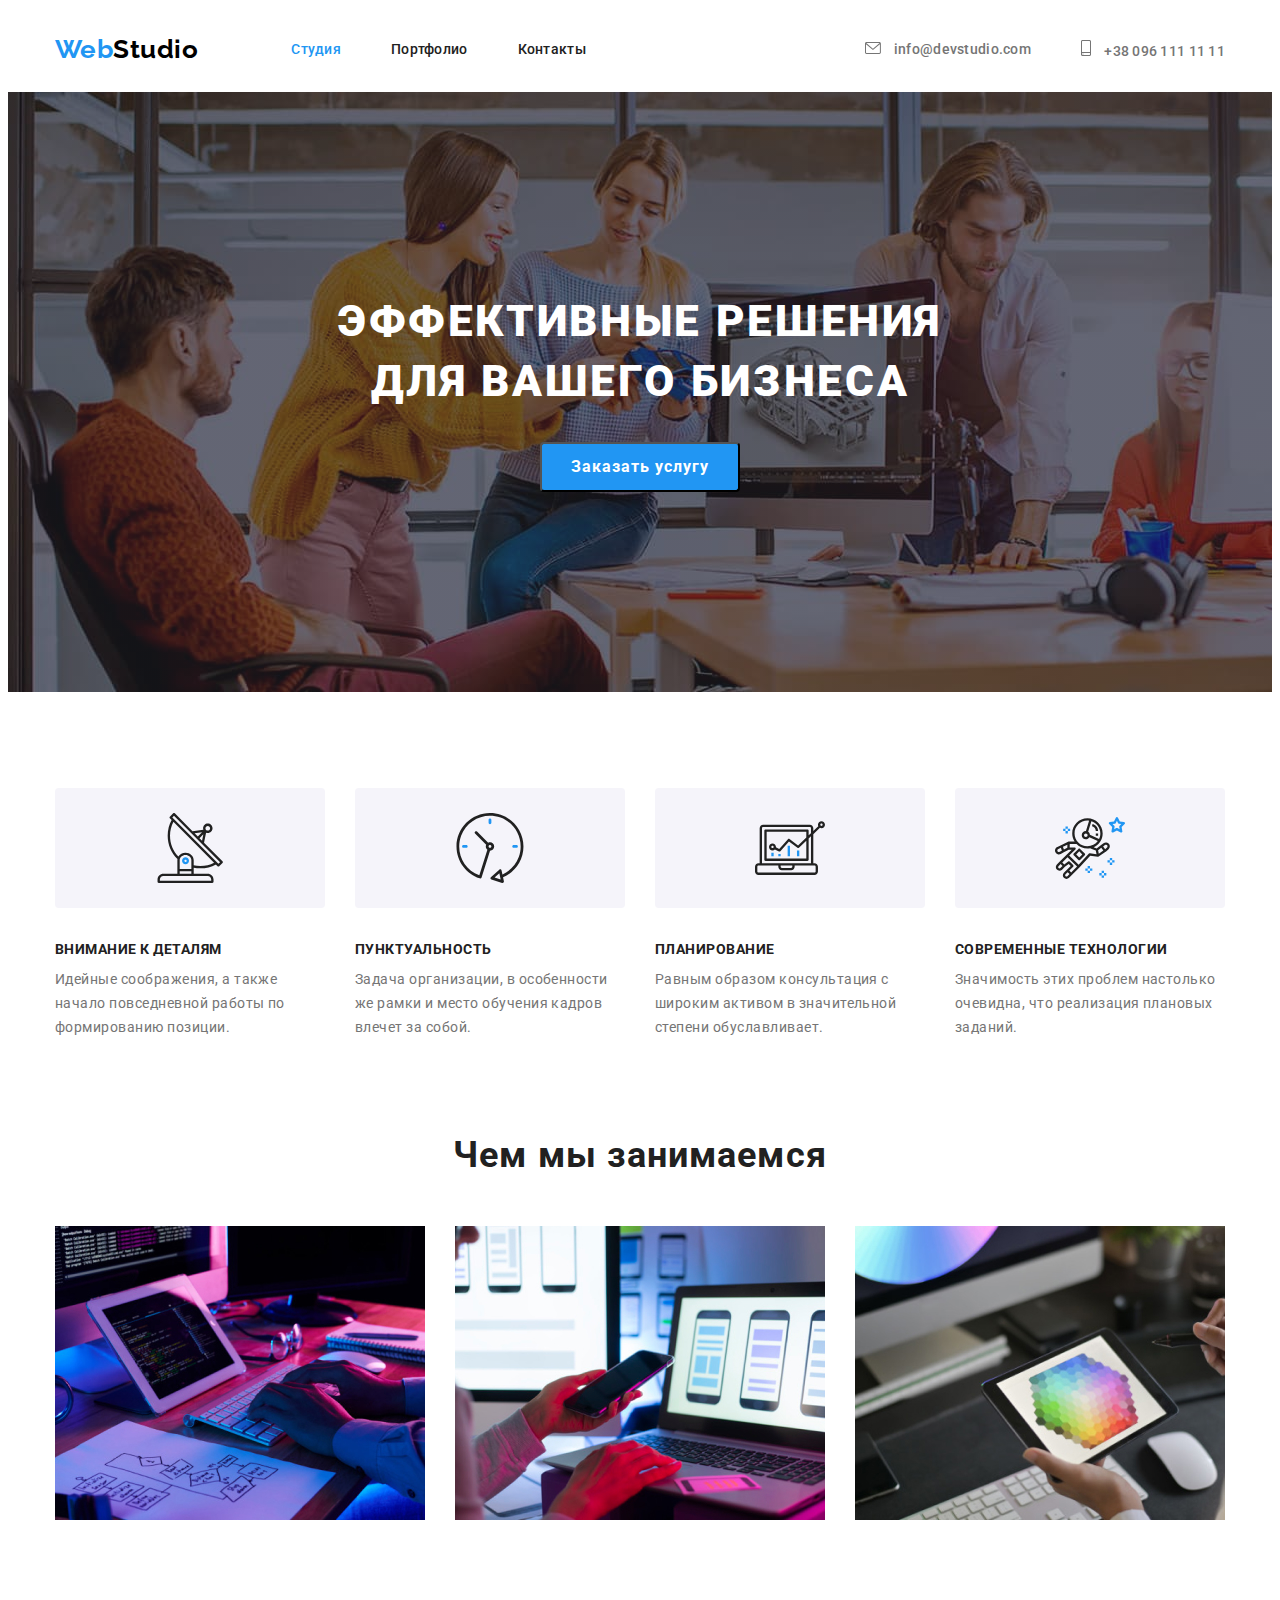
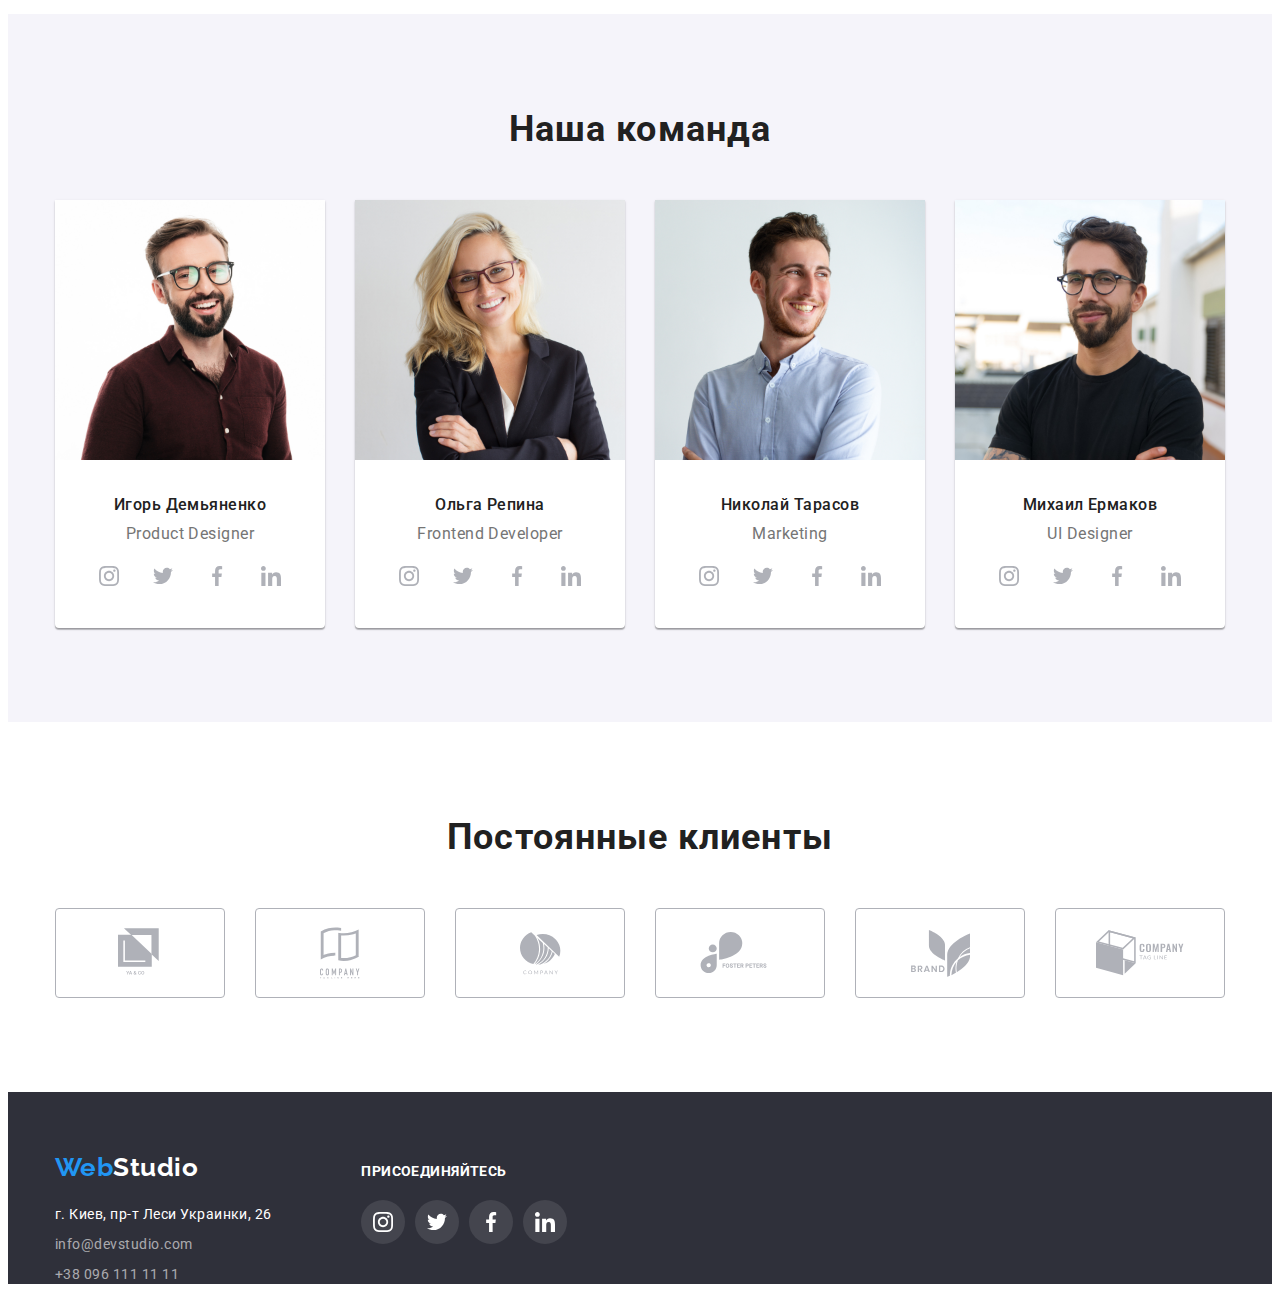
==== index.html @ f6c810f6 "Создает репозиторий" ====
<!DOCTYPE html>
<html lang="ru">
  <head>
    <meta charset="UTF-8" />
    <meta name="viewport" content="width=device-width, initial-scale=1.0" />
    <title>Главная</title>
    <link
      rel="stylesheet"
      href="https://cdnjs.cloudflare.com/ajax/libs/modern-normalize/1.0.0/modern-normalize.css"
      integrity="sha512-Zx6MlUMKSVJoQ+83OwhdILe8cSEsCzfqThJd7J/VA2UrK6Ctj85p+xzqfyuNXE5B1k25uUdmJ2OzItbBy9GHAQ=="
      crossorigin="anonymous"
    />
    <link rel="preconnect" href="https://fonts.gstatic.com" />
    <link
      href="https://fonts.googleapis.com/css2?family=Raleway:wght@700&family=Roboto:wght@400;500;700;900&display=swap"
      rel="stylesheet"
    />
    <link rel="stylesheet" href="./css/styles.css" />
  </head>
  <body>
    <!-- шапка с навигацией -->

    <header class="header">
      <div class="container header-style">
        <nav class="nav-flex">
          <a href="./index.html" class="logo"
            >Web<span class="h-studio">Studio</span></a
          >
          <ul class="site-nav">
            <li class="item">
              <a href="./index.html" class="header-link current">Студия</a>
            </li>
            <li class="item">
              <a href="./portfolio.html" class="header-link">Портфолио</a>
            </li>
            <li class="item"><a href="#" class="header-link">Контакты</a></li>
          </ul>
        </nav>

        <ul class="container-contacts">
          <li class="item">
            <a
              href="mailto:info@devstudio.com"
              class="header-link contact-me mail"
            >
              <svg class="header-icon" width="16" height="12">
                <use href="./images/icons/symbol-defs.svg#mail"></use>
              </svg>
              info@devstudio.com</a
            >
          </li>
          <li class="item">
            <a href="tel:+380961111111" class="header-link contact-me tel">
              <svg class="header-icon" width="10" height="16">
                <use href="./images/icons/symbol-defs.svg#smartphone"></use>
              </svg>
              +38 096 111 11 11</a
            >
          </li>
        </ul>
      </div>
    </header>

    <main>
      <!--раздел-герой-->
      <section class="hero">
        <div class="hero-bg-img">
          <div class="container">
            <h1 class="hero-title">Эффективные решения для вашего бизнеса</h1>
            <button type="button" class="button">Заказать услугу</button>
          </div>
        </div>
      </section>

      <!--особенности-->
      <section class="section section-features">
        <div class="container">
          <h2 class="section-title visually-hidden">Особенности</h2>
          <ul class="features-list">
            <li class="item antena">
              <h3 class="title">Внимание к деталям</h3>
              <p class="text">
                Идейные соображения, а также начало повседневной работы по
                формированию позиции.
              </p>
            </li>
            <li class="item clock">
              <h3 class="title">Пунктуальность</h3>
              <p class="text">
                Задача организации, в особенности же рамки и место обучения
                кадров влечет за собой.
              </p>
            </li>
            <li class="item diagram">
              <h3 class="title">Планирование</h3>
              <p class="text">
                Равным образом консультация с широким активом в значительной
                степени обуславливает.
              </p>
            </li>
            <li class="item astronaut">
              <h3 class="title">Современные технологии</h3>
              <p class="text">
                Значимость этих проблем настолько очевидна, что реализация
                плановых заданий.
              </p>
            </li>
          </ul>
        </div>
      </section>

      <!--чем-мы-занимаемся-->
      <section class="section work-description">
        <div class="container">
          <h2 class="section-title what-we-do">Чем мы занимаемся</h2>
          <ul class="description-list">
            <li class="item">
              <img
                src="./images/what-we-do/box_1.jpg"
                alt="програмист работает за рабочим столом, крупный план"
                width="370"
              />
            </li>
            <li class="item">
              <img
                src="./images/what-we-do/box_2.jpg"
                alt="веб дизайнер разрабатывает интерфейс программы для мобильного приложения"
                width="370"
              />
            </li>
            <li class="item">
              <img
                src="./images/what-we-do/box_3.jpg"
                alt="веб дизайнер выбирает цвет на графическом планшете"
                width="370"
              />
            </li>
          </ul>
        </div>
      </section>

      <!--наша-команда-->
      <section class="our-team">
        <div class="container">
          <h2 class="section-title team">Наша команда</h2>
          <ul class="ot-list">
            <li class="item">
              <img
                src="./images/our-team/Игорь_Демьяненко.jpg"
                alt="белый улыбающийся мужчина в очках, брюнет тридцати лет с бородой"
                width="270"
              />
              <h3 class="title">Игорь Демьяненко</h3>
              <p class="position">Product Designer</p>
              <ul class="social-list">
                <li class="list">
                  <a
                    class="icon-link"
                    aria-label="instagram"
                    href="https://www.instagram.com/sviatoslav.vakarchuk/?hl=uk"
                  >
                    <svg class="social-icon" width="20" height="20">
                      <use
                        href="./images/icons/symbol-defs.svg#instagram"
                      ></use>
                    </svg>
                  </a>
                </li>
                <li class="list">
                  <a
                    class="icon-link"
                    aria-label="twitter"
                    href="https://twitter.com/s_vakarchuk?ref_src=twsrc%5Egoogle%7Ctwcamp%5Eserp%7Ctwgr%5Eauthor"
                  >
                    <svg class="social-icon" width="20" height="20">
                      <use href="./images/icons/symbol-defs.svg#twitter"></use>
                    </svg>
                  </a>
                </li>
                <li class="list">
                  <a
                    class="icon-link"
                    aria-label="facebook"
                    href="https://www.facebook.com/sviatoslav.vakarchuk/"
                  >
                    <svg class="social-icon" width="20" height="20">
                      <use href="./images/icons/symbol-defs.svg#facebook"></use>
                    </svg>
                  </a>
                </li>
                <li class="list">
                  <a
                    class="icon-link"
                    aria-label="linkedin"
                    href="https://ua.linkedin.com/"
                  >
                    <svg class="social-icon" width="20" height="20">
                      <use href="./images/icons/symbol-defs.svg#linkedin"></use>
                    </svg>
                  </a>
                </li>
              </ul>
            </li>
            <li class="item">
              <img
                src="./images/our-team/Ольга_Репина.jpg"
                alt="белая улыбающаяся женщина в очках, блондинка тридцати лет"
                width="270"
              />
              <h3 class="title">Ольга Репина</h3>
              <p class="position">Frontend Developer</p>
              <ul class="social-list">
                <li class="list">
                  <a
                    class="icon-link"
                    aria-label="instagram"
                    href="https://www.instagram.com/sviatoslav.vakarchuk/?hl=uk"
                  >
                    <svg class="social-icon" width="20" height="20">
                      <use
                        href="./images/icons/symbol-defs.svg#instagram"
                      ></use>
                    </svg>
                  </a>
                </li>
                <li class="list">
                  <a
                    class="icon-link"
                    aria-label="twitter"
                    href="https://twitter.com/s_vakarchuk?ref_src=twsrc%5Egoogle%7Ctwcamp%5Eserp%7Ctwgr%5Eauthor"
                  >
                    <svg class="social-icon" width="20" height="20">
                      <use href="./images/icons/symbol-defs.svg#twitter"></use>
                    </svg>
                  </a>
                </li>
                <li class="list">
                  <a
                    class="icon-link"
                    aria-label="facebook"
                    href="https://www.facebook.com/sviatoslav.vakarchuk/"
                  >
                    <svg class="social-icon" width="20" height="20">
                      <use href="./images/icons/symbol-defs.svg#facebook"></use>
                    </svg>
                  </a>
                </li>
                <li class="list">
                  <a
                    class="icon-link"
                    aria-label="linkedin"
                    href="https://ua.linkedin.com/"
                  >
                    <svg class="social-icon" width="20" height="20">
                      <use href="./images/icons/symbol-defs.svg#linkedin"></use>
                    </svg>
                  </a>
                </li>
              </ul>
            </li>
            <li class="item">
              <img
                src="./images/our-team/Николай_Тарасов.jpg"
                alt="белый улыбающийся мужчинах, брюнет тридцати лет с бородой"
                width="270"
              />
              <h3 class="title">Николай Тарасов</h3>
              <p class="position">Marketing</p>
              <ul class="social-list">
                <li class="list">
                  <a
                    class="icon-link"
                    aria-label="instagram"
                    href="https://www.instagram.com/sviatoslav.vakarchuk/?hl=uk"
                  >
                    <svg class="social-icon" width="20" height="20">
                      <use
                        href="./images/icons/symbol-defs.svg#instagram"
                      ></use>
                    </svg>
                  </a>
                </li>
                <li class="list">
                  <a
                    class="icon-link"
                    aria-label="twitter"
                    href="https://twitter.com/s_vakarchuk?ref_src=twsrc%5Egoogle%7Ctwcamp%5Eserp%7Ctwgr%5Eauthor"
                  >
                    <svg class="social-icon" width="20" height="20">
                      <use href="./images/icons/symbol-defs.svg#twitter"></use>
                    </svg>
                  </a>
                </li>
                <li class="list">
                  <a
                    class="icon-link"
                    aria-label="facebook"
                    href="https://www.facebook.com/sviatoslav.vakarchuk/"
                  >
                    <svg class="social-icon" width="20" height="20">
                      <use href="./images/icons/symbol-defs.svg#facebook"></use>
                    </svg>
                  </a>
                </li>
                <li class="list">
                  <a
                    class="icon-link"
                    aria-label="linkedin"
                    href="https://ua.linkedin.com/"
                  >
                    <svg class="social-icon" width="20" height="20">
                      <use href="./images/icons/symbol-defs.svg#linkedin"></use>
                    </svg>
                  </a>
                </li>
              </ul>
            </li>
            <li class="item">
              <img
                src="./images/our-team/Михаил_Ермаков.jpg"
                alt="белый мужчина в очках, брюнет тридцати лет с бородой"
                width="270"
              />
              <h3 class="title">Михаил Ермаков</h3>
              <p class="position">UI Designer</p>
              <ul class="social-list">
                <li class="list">
                  <a
                    class="icon-link"
                    aria-label="instagram"
                    href="https://www.instagram.com/sviatoslav.vakarchuk/?hl=uk"
                  >
                    <svg class="social-icon" width="20" height="20">
                      <use
                        href="./images/icons/symbol-defs.svg#instagram"
                      ></use>
                    </svg>
                  </a>
                </li>
                <li class="list">
                  <a
                    class="icon-link"
                    aria-label="twitter"
                    href="https://twitter.com/s_vakarchuk?ref_src=twsrc%5Egoogle%7Ctwcamp%5Eserp%7Ctwgr%5Eauthor"
                  >
                    <svg class="social-icon" width="20" height="20">
                      <use href="./images/icons/symbol-defs.svg#twitter"></use>
                    </svg>
                  </a>
                </li>
                <li class="list">
                  <a
                    class="icon-link"
                    aria-label="facebook"
                    href="https://www.facebook.com/sviatoslav.vakarchuk/"
                  >
                    <svg class="social-icon" width="20" height="20">
                      <use href="./images/icons/symbol-defs.svg#facebook"></use>
                    </svg>
                  </a>
                </li>
                <li class="list">
                  <a
                    class="icon-link"
                    aria-label="linkedin"
                    href="https://ua.linkedin.com/"
                  >
                    <svg class="social-icon" width="20" height="20">
                      <use href="./images/icons/symbol-defs.svg#linkedin"></use>
                    </svg>
                  </a>
                </li>
              </ul>
            </li>
          </ul>
        </div>
      </section>

      <!-- постоянные клиенты -->
      <section class="section">
        <div class="container-clients container">
          <h2 class="section-title">Постоянные клиенты</h2>
          <ul class="list-clients">
            <li class="item-client">
              <a class="link-client" href="/">
                <svg class="icon-client" width="45" height="50">
                  <use href="./images/icons/symbol-defs.svg#logo1"></use>
                </svg>
              </a>
            </li>
            <li class="item-client">
              <a class="link-client" href="/">
                <svg class="icon-client" width="40" height="52">
                  <use href="./images/icons/symbol-defs.svg#logo2"></use>
                </svg>
              </a>
            </li>
            <li class="item-client">
              <a class="link-client" href="/">
                <svg class="icon-client" width="41" height="43">
                  <use href="./images/icons/symbol-defs.svg#logo3"></use>
                </svg>
              </a>
            </li>
            <li class="item-client">
              <a class="link-client" href="/">
                <svg class="icon-client" width="80" height="42">
                  <use href="./images/icons/symbol-defs.svg#logo4"></use>
                </svg>
              </a>
            </li>
            <li class="item-client">
              <a class="link-client" href="/">
                <svg class="icon-client" width="59" height="47">
                  <use href="./images/icons/symbol-defs.svg#logo5"></use>
                </svg>
              </a>
            </li>
            <li class="item-client">
              <a class="link-client" href="/">
                <svg class="icon-client" width="88" height="46">
                  <use href="./images/icons/symbol-defs.svg#logo6"></use>
                </svg>
              </a>
            </li>
          </ul>
        </div>
      </section>
    </main>

    <!--подвал-->
    <footer class="footer">
      <div class="container">
        <div class="adress-box">
          <a href="./index.html" class="logo"
            >Web<span class="f-studio">Studio</span></a
          >
          <address class="adress">
            <span class="link">г. Киев, пр-т Леси Украинки, 26</span>
            <a class="link" href="mailto:info@devstudio.com"
              >info@devstudio.com</a
            >
            <a class="link" href="tel:+380961111111">+38 096 111 11 11</a>
          </address>
        </div>
        <div class="footer-social">
          <p class="join-in-social">присоединяйтесь</p>
          <ul class="social-list">
            <li class="list">
              <a
                class="icon-link"
                aria-label="instagram"
                href="https://www.instagram.com/sviatoslav.vakarchuk/?hl=uk"
              >
                <svg class="social-icon" width="20" height="20">
                  <use href="./images/icons/symbol-defs.svg#instagram"></use>
                </svg>
              </a>
            </li>
            <li class="list">
              <a
                class="icon-link"
                aria-label="twitter"
                href="https://twitter.com/s_vakarchuk?ref_src=twsrc%5Egoogle%7Ctwcamp%5Eserp%7Ctwgr%5Eauthor"
              >
                <svg class="social-icon" width="20" height="20">
                  <use href="./images/icons/symbol-defs.svg#twitter"></use>
                </svg>
              </a>
            </li>
            <li class="list">
              <a
                class="icon-link"
                aria-label="facebook"
                href="https://www.facebook.com/sviatoslav.vakarchuk/"
              >
                <svg class="social-icon" width="20" height="20">
                  <use href="./images/icons/symbol-defs.svg#facebook"></use>
                </svg>
              </a>
            </li>
            <li class="list">
              <a
                class="icon-link"
                aria-label="linkedin"
                href="https://ua.linkedin.com/"
              >
                <svg class="social-icon" width="20" height="20">
                  <use href="./images/icons/symbol-defs.svg#linkedin"></use>
                </svg>
              </a>
            </li>
          </ul>
        </div>
      </div>
    </footer>
  </body>
</html>
---- css/styles.css ----
/* common */

*,
*::before,
*::after {
  box-sizing: border-box;
}

:root {
  --main-text-color: #757575;
  --secondary-text-color: #212121;
  --accent-color: #2196f3;
}

body {
  background-color: #ffffff;
  color: #757575;
  font-family: Roboto, sans-serif;
  letter-spacing: 0.03em;
}

ul {
  list-style: none;
  margin-top: 0;
  margin-bottom: 0;
  padding: 0;
}

a {
  text-decoration: none;
  outline: none;
}

p,
h3,
h2 {
  margin-top: 0;
  margin-bottom: 0;
}

img {
  display: block;
  max-width: 100%;
  height: auto;
}

.container {
  /* outline: 2px solid gold; */
  width: 1200px;
  margin: 0 auto;
  padding-right: 15px;
  padding-left: 15px;
}

.section-title {
  color: var(--secondary-text-color);
  font-weight: 700;
  font-size: 36px;
  line-height: 1.17;
  text-align: center;
  letter-spacing: 0.03em;
}
/* основной цвет текста 757575, 100 % */
/* вторичный цвет текста 212121, 100 % */
/* акцент 2196F3, 100 % */
/* лого хедер 000000, 100 % */

/* фон FFFFFF, 100% */
/* футер + герой 2F303A, 100% */

/* хедер */
/* стилизация лого */
.header > .container {
  display: flex;
  align-items: center;
}

.logo {
  color: var(--accent-color);
  font-family: Raleway;

  font-weight: 700;
  font-size: 26px;
  line-height: 1.2;
  margin-right: 93px;
}
.h-studio {
  color: #000000;
}
.f-studio {
  color: #ffffff;
}
/* навигация */
.nav-flex {
  display: flex;
  align-items: center;
}
.site-nav {
  display: flex;
}
.site-nav > .item:not(:last-child) {
  margin-right: 50px;
}

.header-link {
  padding: 32px 0;
  display: block;
}

.site-nav a {
  color: var(--secondary-text-color);

  font-weight: 500;
  font-size: 14px;
  line-height: 1.14;
  letter-spacing: 0.02em;

  /* background-color: tomato; */
}

.site-nav .current {
  color: var(--accent-color);
}

.site-nav a:hover,
.site-nav a:focus {
  cursor: pointer;
  color: var(--accent-color);
}

/* контакты хедер */

.container-contacts {
  display: flex;
  margin-left: auto;
  margin-right: 0;
  align-items: center;
}

.container-contacts .item {
  display: flex;
  align-items: center;
  /* fill: currentColor; */
}

.header-icon {
  margin-right: 10px;
  fill: currentColor;
}
.contact-me {
  color: var(--main-text-color);

  font-weight: 500;
  font-size: 14px;
  line-height: 1.14;
  letter-spacing: 0.02em;
}

.mail {
  margin-left: auto;
  margin-right: 50px;
}
.tel {
  margin-right: 0;
  margin-left: 0;
}

.contact-me:hover,
.contact-me:focus {
  cursor: pointer;
  color: var(--accent-color);
}

/* герой */
.hero {
  /* background-color: #2f303a; */
  background-color: #c4c4c4;
  color: #ffffff;
}
.hero-bg-img {
  max-width: 1600px;
  height: 600px;
  background-image: linear-gradient(
      to right,
      rgba(47, 48, 58, 0.4),
      rgba(47, 48, 58, 0.4)
    ),
    url('../images/hero/hero-bg-img.jpg');
  margin-right: auto;
  margin-left: auto;
}

.hero .container {
  text-align: center;
  padding-top: 200px;
  padding-bottom: 200px;
}

.hero-title {
  font-weight: 900;
  font-size: 44px;
  line-height: 1.36;
  letter-spacing: 0.06em;
  text-transform: uppercase;
  margin: 0 auto;

  width: 696px;
}

.button {
  width: 200px;
  height: 50px;
  border-radius: 4px;
  cursor: pointer;
  margin-top: 30px;

  background-color: var(--accent-color);
  color: #ffffff;
  font-family: inherit;

  font-weight: 700;
  font-size: 16px;
  line-height: 1.87;
  letter-spacing: 0.06em;
}

/* особенности */
.visually-hidden {
  position: absolute;
  clip: rect(0 0 0 0);
  width: 1px;
  height: 1px;
  margin: -1px;
}

.section-features {
  padding-top: 96px;
  /* padding-bottom: 94px; */
}

.features-list {
  display: flex;
  text-align: left;
}

.features-list .item::before {
  content: '';
  display: inline-block;
  background-color: #f5f4fa;
  width: 270px;
  height: 120px;
  margin-bottom: 30px;
  border-radius: 4px;
  background-position: 50% 50%;
  background-repeat: no-repeat;
  background-size: 70px 70px;
}
.features-list .antena::before {
  background-image: url('../images/icons/antena.svg');
}

.features-list .clock::before {
  background-image: url('../images/icons/clock.svg');
}

.features-list .diagram::before {
  background-image: url('../images/icons/diagram.svg');
}

.features-list .astronaut::before {
  background-image: url('../images/icons/astronaut.svg');
}

.features-list > .item:not(:last-child) {
  margin-right: 30px;
}

.features-list .title {
  color: var(--secondary-text-color);
  font-weight: 700;
  font-size: 14px;
  line-height: 1.14;
  text-transform: uppercase;
}

.features-list .text {
  font-weight: 400;
  font-size: 14px;
  line-height: 1.71;
  margin-top: 10px;
}

/* чем мы занимаемся */
.work-description {
  padding-top: 94px;
  padding-bottom: 94px;
}

/* .container > .what-we-do {
  width: 376px;
  margin-left: auto;
  margin-right: auto;
} */

.description-list {
  display: flex;
  margin-top: 50px;
}

.description-list .item {
  width: 370px;
}

.description-list .item:not(:last-child) {
  margin-right: 30px;
}

/* наша команда */
.our-team {
  background-color: #f5f4fa;
  padding-top: 94px;
  padding-bottom: 94px;
}

/* .container .team {
  width: 264px;
  margin-left: auto;
  margin-right: auto;
} */

.ot-list {
  display: flex;
  justify-content: space-around;
  margin-top: 50px;
}

.ot-list .item {
  background-color: #fff;
  border-radius: 0 0 4px 4px;
  box-shadow: 0px 1px 3px rgba(0, 0, 0, 0.12), 0px 1px 1px rgba(0, 0, 0, 0.14),
    0px 2px 1px rgba(0, 0, 0, 0.2);
}
.ot-list .item:not(:last-child) {
  margin-right: 30px;
}

.ot-list .title {
  color: var(--secondary-text-color);
  font-weight: 500;
  font-size: 16px;
  line-height: 1.9;
  text-align: center;
  margin-top: 30px;
  height: 19px;
}
.ot-list .position {
  font-weight: 400;
  font-size: 16px;
  line-height: 1.9;
  text-align: center;
  margin-top: 10px;
  margin-bottom: 16px;
  height: 19px;
}

.item .social-list {
  margin-left: 32px;
  margin-right: 32px;
  margin-bottom: 30px;
}

.social-list {
  display: flex;
  /* width: 270px; */
  padding: 0;
  margin: 0;
}

.social-list .list:not(:last-child) {
  margin-right: 10px;
}

.icon-link {
  display: inline-flex;
  align-items: center;
  justify-content: center;
  padding: 0;
  border: none;
  height: 44px;
  width: 44px;
  border-radius: 50%;
  background-color: #ffffff;
  color: #afb1b8;
}

.social-icon {
  fill: currentColor;
}

.icon-link:hover,
.icon-link:focus {
  background-color: var(--accent-color);
  color: #ffffff;
}

/* постоянные клиенты */

.container-clients {
  padding-top: 94px;
  padding-bottom: 94px;
}

.list-clients {
  display: flex;

  margin-top: 50px;
}

.item-client {
  display: flex;
}

.link-client {
  border: 1px solid #afb1b8;
  border-radius: 4px;
  width: 170px;
  height: 90px;

  display: inline-flex;
  align-items: center;
  justify-content: center;
  color: #afb1b8;
}

.icon-client {
  fill: currentColor;
}

.link-client:hover,
.link-client:focus {
  color: var(--accent-color);
  border-color: var(--accent-color);
}

.item-client:not(:last-child) {
  margin-right: 30px;
}

/* подвал */
.footer {
  background-color: #2f303a;
  padding-top: 60px;
}

.footer .container {
  display: flex;
  align-items: baseline;
}

.adress-box {
  display: flex;
  flex-direction: column;
  align-items: flex-start;
}

.adress {
  display: flex;
  flex-direction: column;
  align-items: flex-start;
  color: #ffffff;
  font-style: normal;
  font-weight: 400;
  font-size: 14px;
  line-height: 1.71;
  margin-top: 20px;
}
.adress .link {
  height: 21px;
}

.adress .link:not(:first-child) {
  margin-top: 9px;
}

.adress a {
  color: rgba(255, 255, 255, 0.6);
  font-weight: 400;
  font-size: 14px;
  line-height: 1.71;
}

.join-in-social {
  text-transform: uppercase;
  color: #ffffff;
  font-style: normal;
  font-weight: 700;
  font-size: 14px;
  line-height: 1.14;
  letter-spacing: 0.03em;
}

.footer-social {
  margin-left: 70px;
  /* margin-top: 12px; */
}

.footer-social .social-list {
  margin-top: 20px;
}

.footer-social .icon-link {
  background-color: rgba(255, 255, 255, 0.1);
  color: #ffffff;
}

.social-icon {
  fill: currentColor;
}

.footer-social .icon-link:hover,
.footer-social .icon-link:focus {
  background-color: var(--accent-color);
}

/* нижнее подчеркивание хедера в портфолио */
.header-line {
  border-bottom: 1px solid #ececec;
}

/* кнопки портфолио */
.portfolio-items {
  padding-top: 94px;
  padding-bottom: 94px;
}

.filter-items {
  display: flex;
  justify-content: center;
  margin-bottom: 50px;
}

.button-secondary {
  background-color: #f5f4fa;
  color: var(--secondary-text-color);
  font-weight: 500;
  font-size: 16px;
  line-height: 1.62;
  cursor: pointer;
  padding: 6px 22px;
  border: none;
  border-radius: 4px;

  text-align: center;
}

.filter-items .item:not(:last-child) {
  margin-right: 8px;
}

.button-secondary:hover,
.button-secondary:focus {
  background-color: var(--accent-color);
  color: #ffffff;
  box-shadow: 0px 2px 2px 0px rgba(0, 0, 0, 0.12),
    0px 1px 2px 0px rgba(0, 0, 0, 0.08), 0px 3px 1px 0px rgba(0, 0, 0, 0.1);
}

/* портфолио */

.portfolio-list {
  /* margin-top: 50px; */
  display: flex;
  flex-wrap: wrap;
  margin-right: -30px;
  margin-top: -30px;
  /* justify-content: space-around; */
}

.portfolio-list .item {
  text-align: left;
  margin-right: 30px;
  margin-top: 30px;
  flex-basis: calc(100% / 3 - 30px);
}

.portfolio-link {
  display: block;
}

.portfolio-link:hover,
.portfolio-link:focus {
  box-shadow: 1px 4px 6px 0px rgba(0, 0, 0, 0.16),
    0px 4px 4px 0px rgba(0, 0, 0, 0.06), 0px 1px 1px 0px rgba(0, 0, 0, 0.12);
}

/* .portfolio-list .item:not(:nth-child(-n + 3)) {
  margin-top: 30px;
} */

.item-description {
  border-right: 1px solid #eeeeee;
  border-bottom: 1px solid #eeeeee;
  border-left: 1px solid #eeeeee;
  padding: 20px 24px;
}

.portfolio-list .title {
  color: var(--secondary-text-color);

  font-weight: 700;
  font-size: 18px;
  line-height: 2;
  letter-spacing: 0.06em;
}

.portfolio-index {
  color: var(--main-text-color);
  font-weight: 400;
  font-size: 16px;
  line-height: 1.87;
  display: inline-block;
  margin-top: 4px;
}
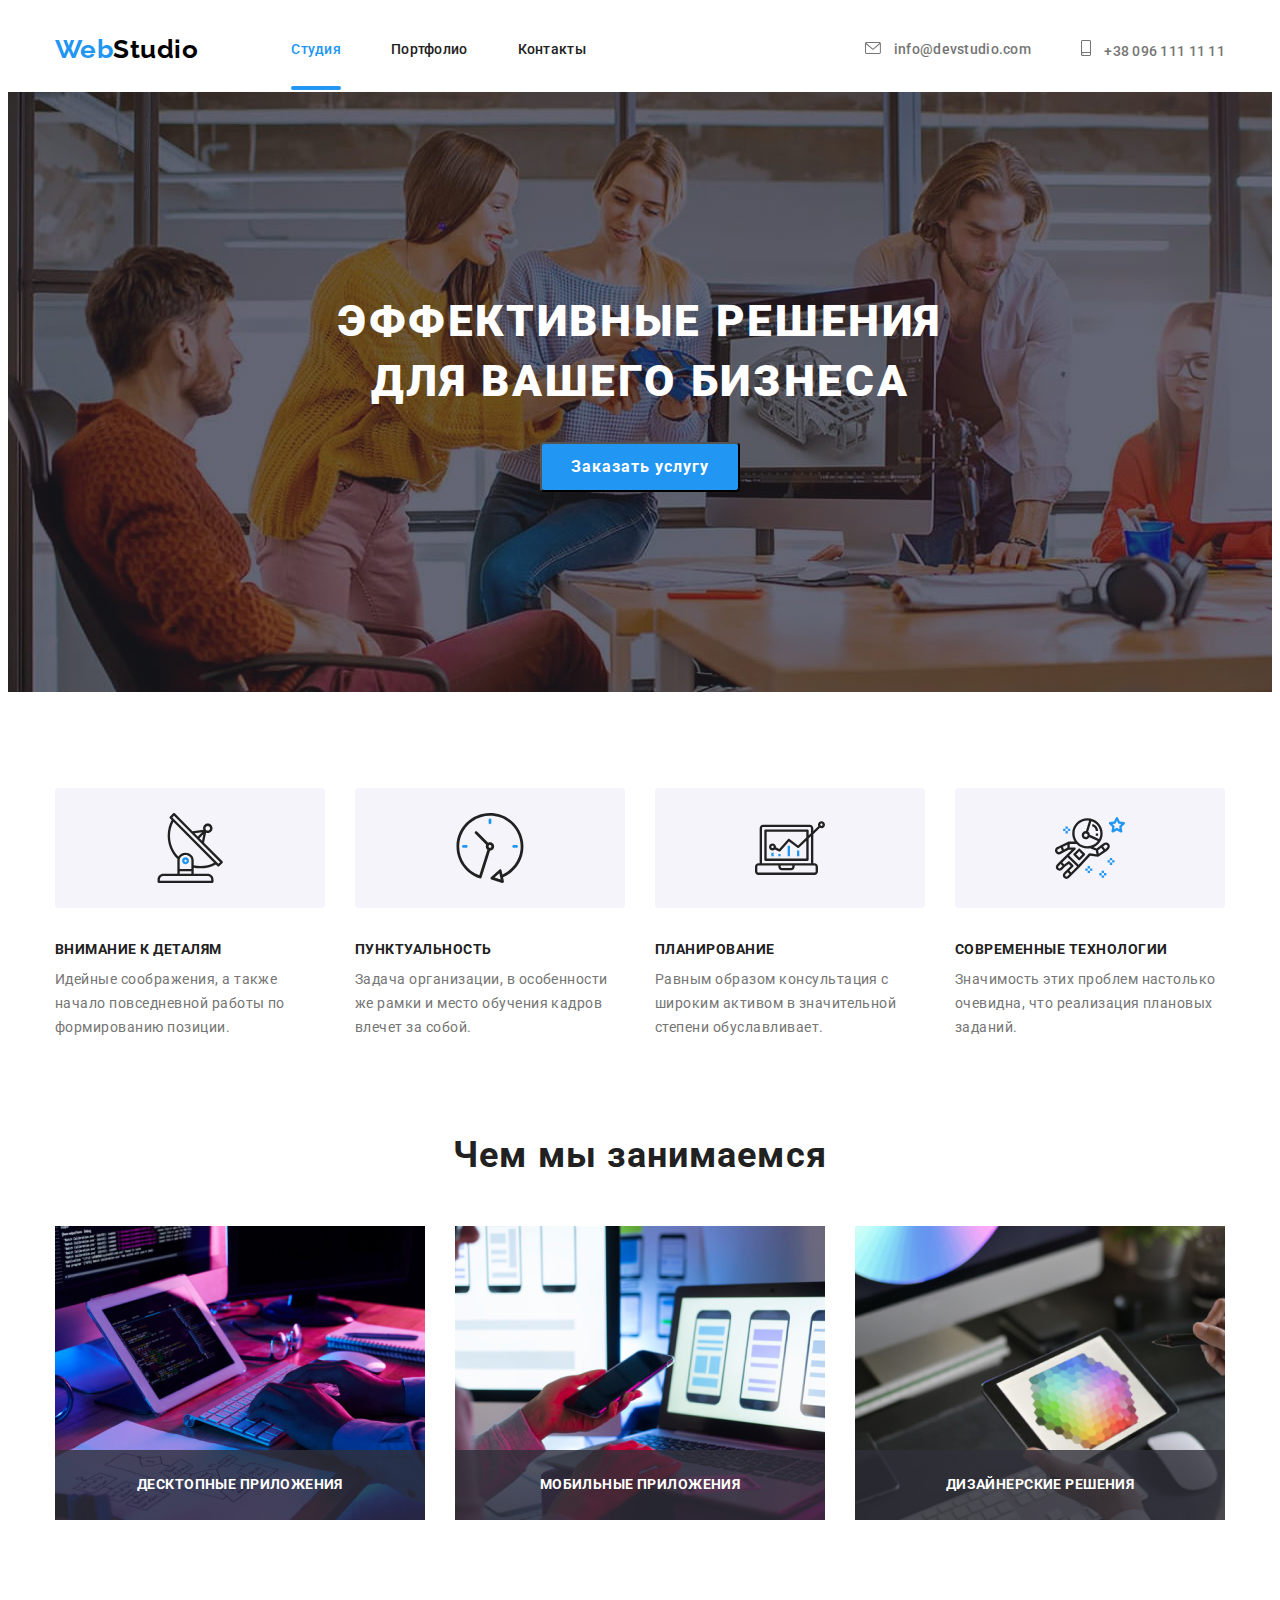
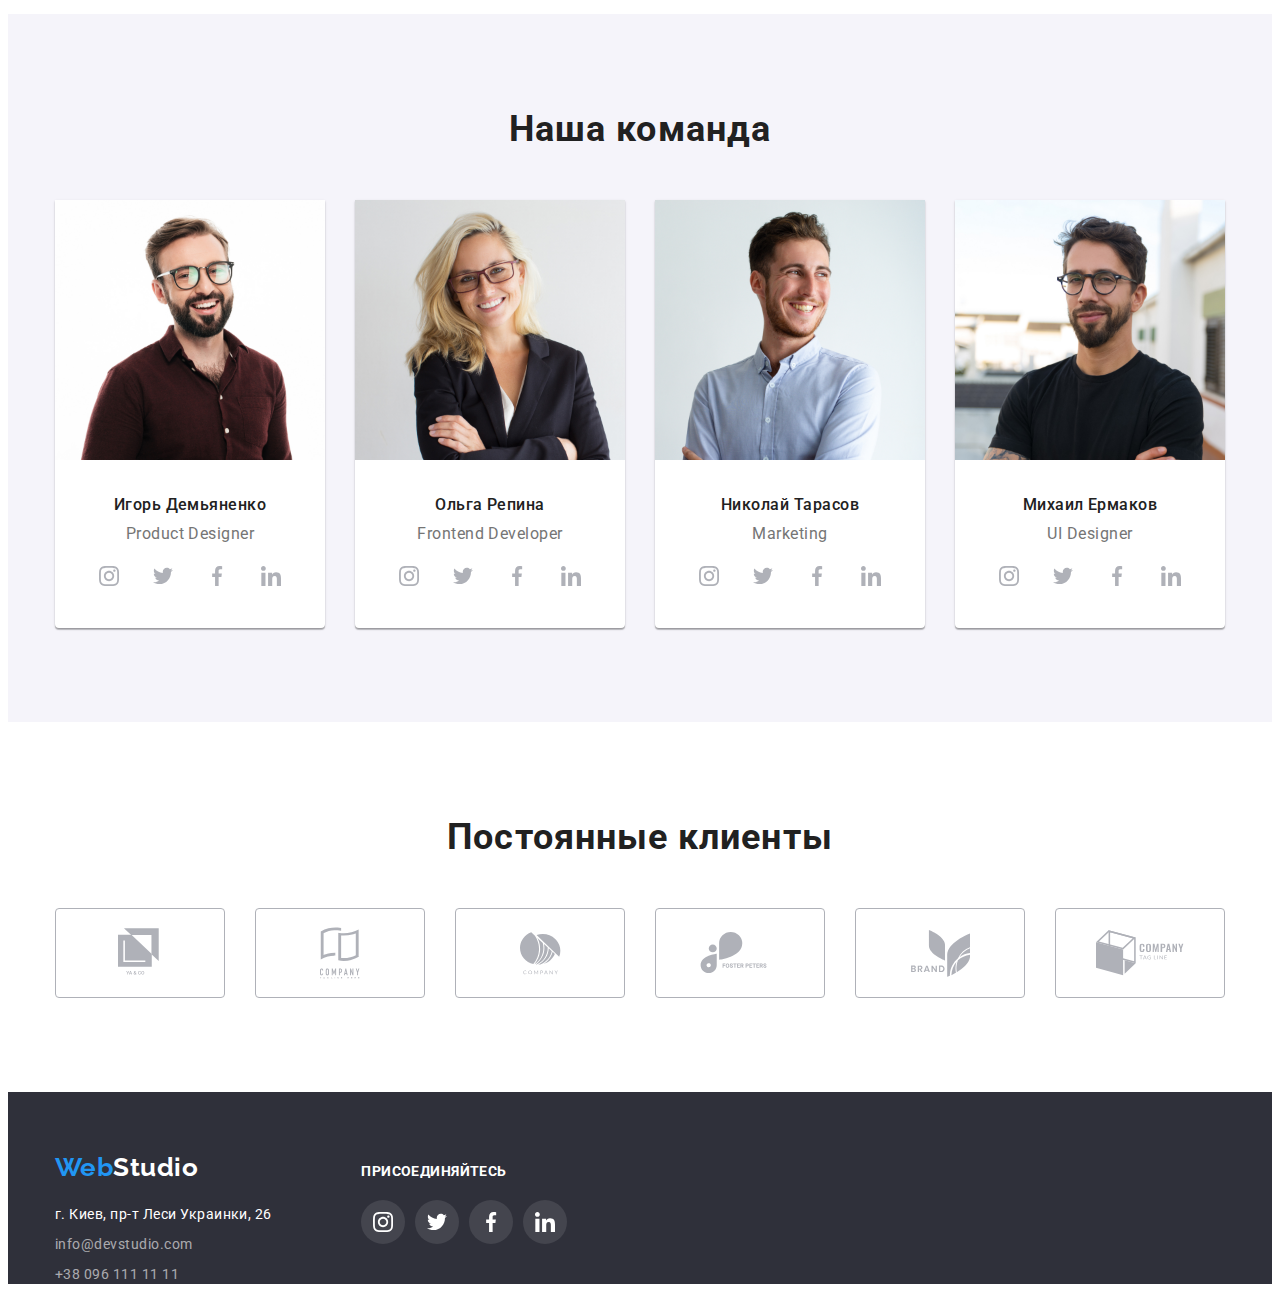
==== commit 55118ef8: "Добавляет оверлей с текстом в раздел чем мы занимаемся" ====
--- a/index.html
+++ b/index.html
@@ -120,6 +120,9 @@
                 alt="програмист работает за рабочим столом, крупный план"
                 width="370"
               />
+              <div class="overlay">
+                <p class="text">Десктопные приложения</p>
+              </div>
             </li>
             <li class="item">
               <img
@@ -127,6 +130,9 @@
                 alt="веб дизайнер разрабатывает интерфейс программы для мобильного приложения"
                 width="370"
               />
+              <div class="overlay">
+                <p class="text">Мобильные приложения</p>
+              </div>
             </li>
             <li class="item">
               <img
@@ -134,6 +140,9 @@
                 alt="веб дизайнер выбирает цвет на графическом планшете"
                 width="370"
               />
+              <div class="overlay">
+                <p class="text">Дизайнерские решения</p>
+              </div>
             </li>
           </ul>
         </div>
--- a/css/styles.css
+++ b/css/styles.css
@@ -10,6 +10,9 @@
   --main-text-color: #757575;
   --secondary-text-color: #212121;
   --accent-color: #2196f3;
+
+  --animation-duration: 250ms;
+  --animation-type: linear;
 }
 
 body {
@@ -105,6 +108,36 @@
 .header-link {
   padding: 32px 0;
   display: block;
+  transition: color var(--animation-duration) var(--animation-type);
+}
+
+.site-nav .header-link {
+  position: relative;
+}
+
+.site-nav .header-link::after {
+  content: '';
+
+  position: absolute;
+  bottom: 0;
+  left: 0;
+  display: block;
+  width: 100%;
+  height: 4px;
+  border-bottom-left-radius: 2px;
+  border-bottom-right-radius: 2px;
+  border-top-left-radius: 2px;
+  border-top-right-radius: 2px;
+  background-color: var(--accent-color);
+  opacity: 0;
+
+  transition: opacity var(--animation-duration) var(--animation-type);
+}
+
+.current.header-link::after,
+.site-nav .header-link:focus::after,
+.site-nav .header-link:hover::after {
+  opacity: 1;
 }
 
 .site-nav a {
@@ -308,7 +341,30 @@
 }
 
 .description-list .item {
+  position: relative;
   width: 370px;
+}
+
+.overlay .text {
+  font-family: 'Roboto';
+  font-style: normal;
+  font-weight: bold;
+  font-size: 14px;
+  line-height: 1.14;
+  text-align: center;
+  letter-spacing: 0.03em;
+  text-transform: uppercase;
+  color: #ffffff;
+}
+
+.description-list .overlay {
+  position: absolute;
+  left: 0;
+  bottom: 0;
+  width: 100%;
+  padding-top: 27px;
+  padding-bottom: 27px;
+  background-color: rgba(47, 48, 58, 0.8);
 }
 
 .description-list .item:not(:last-child) {
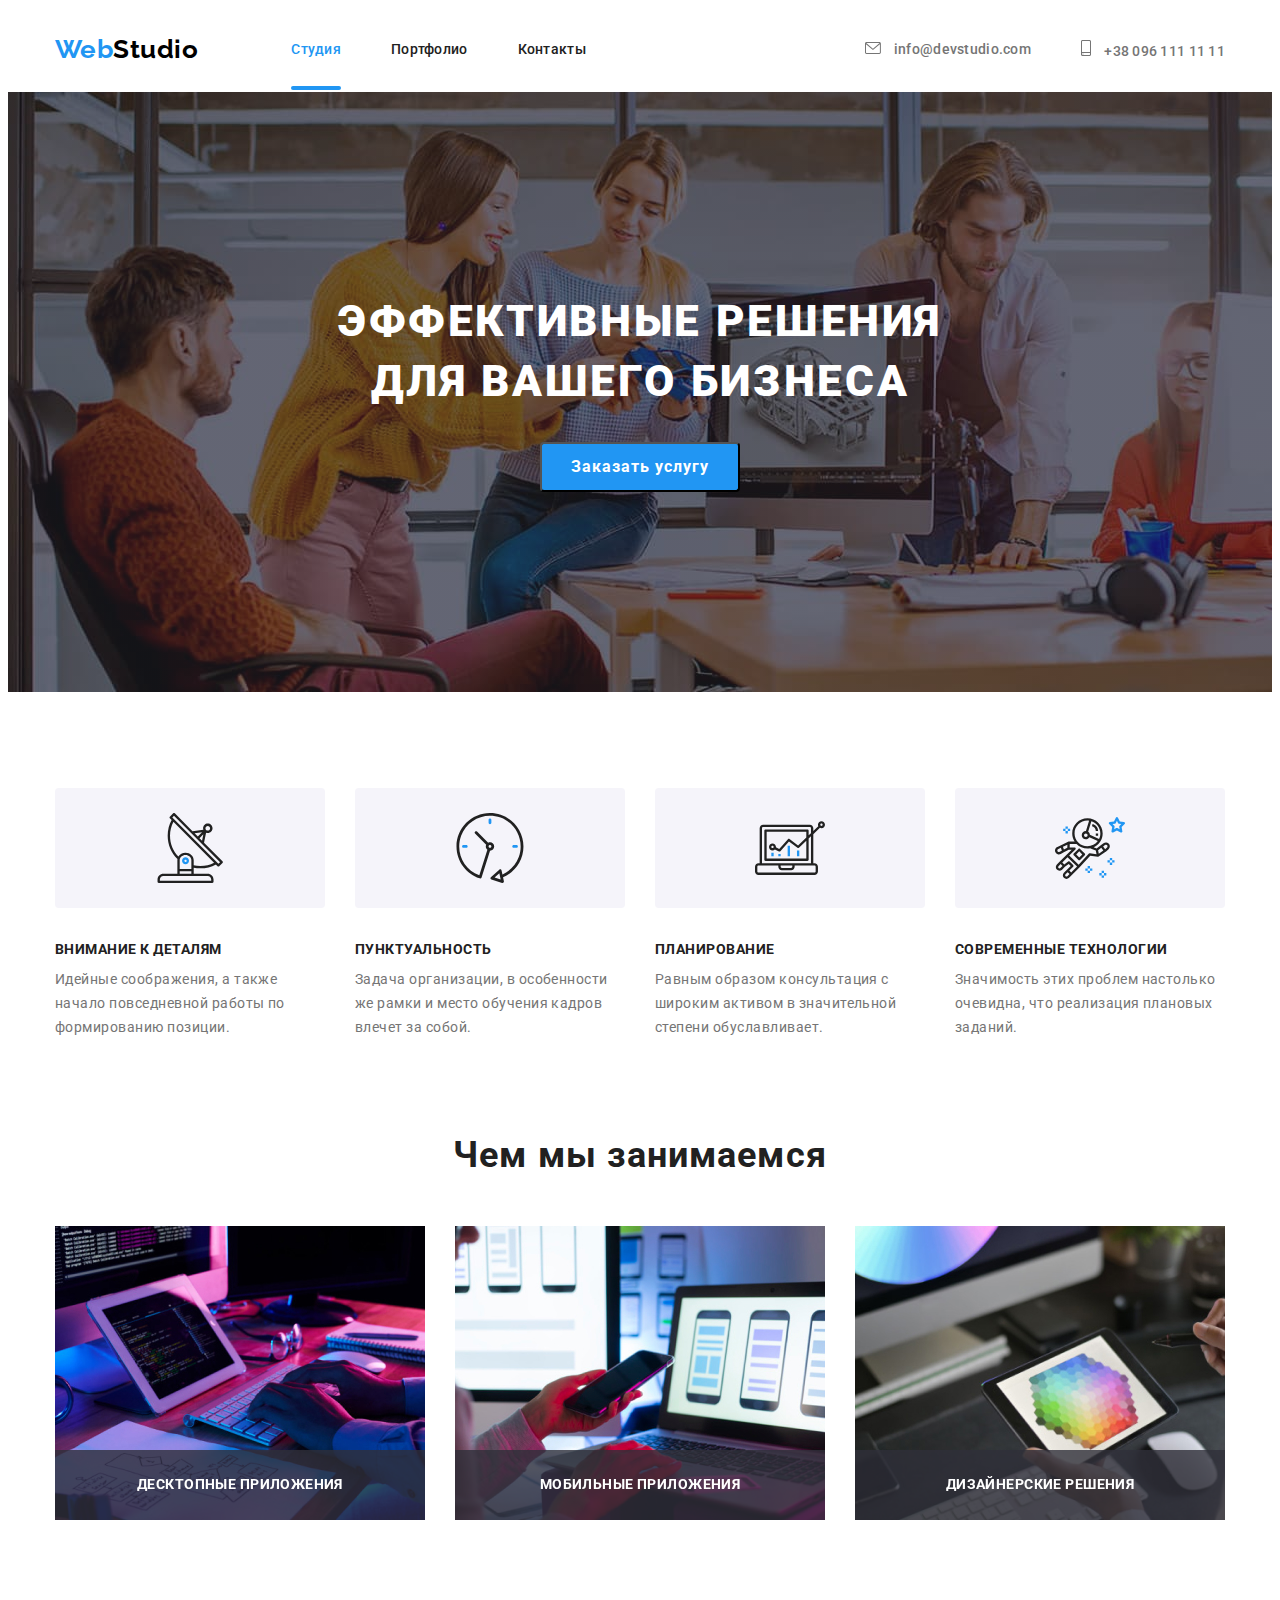
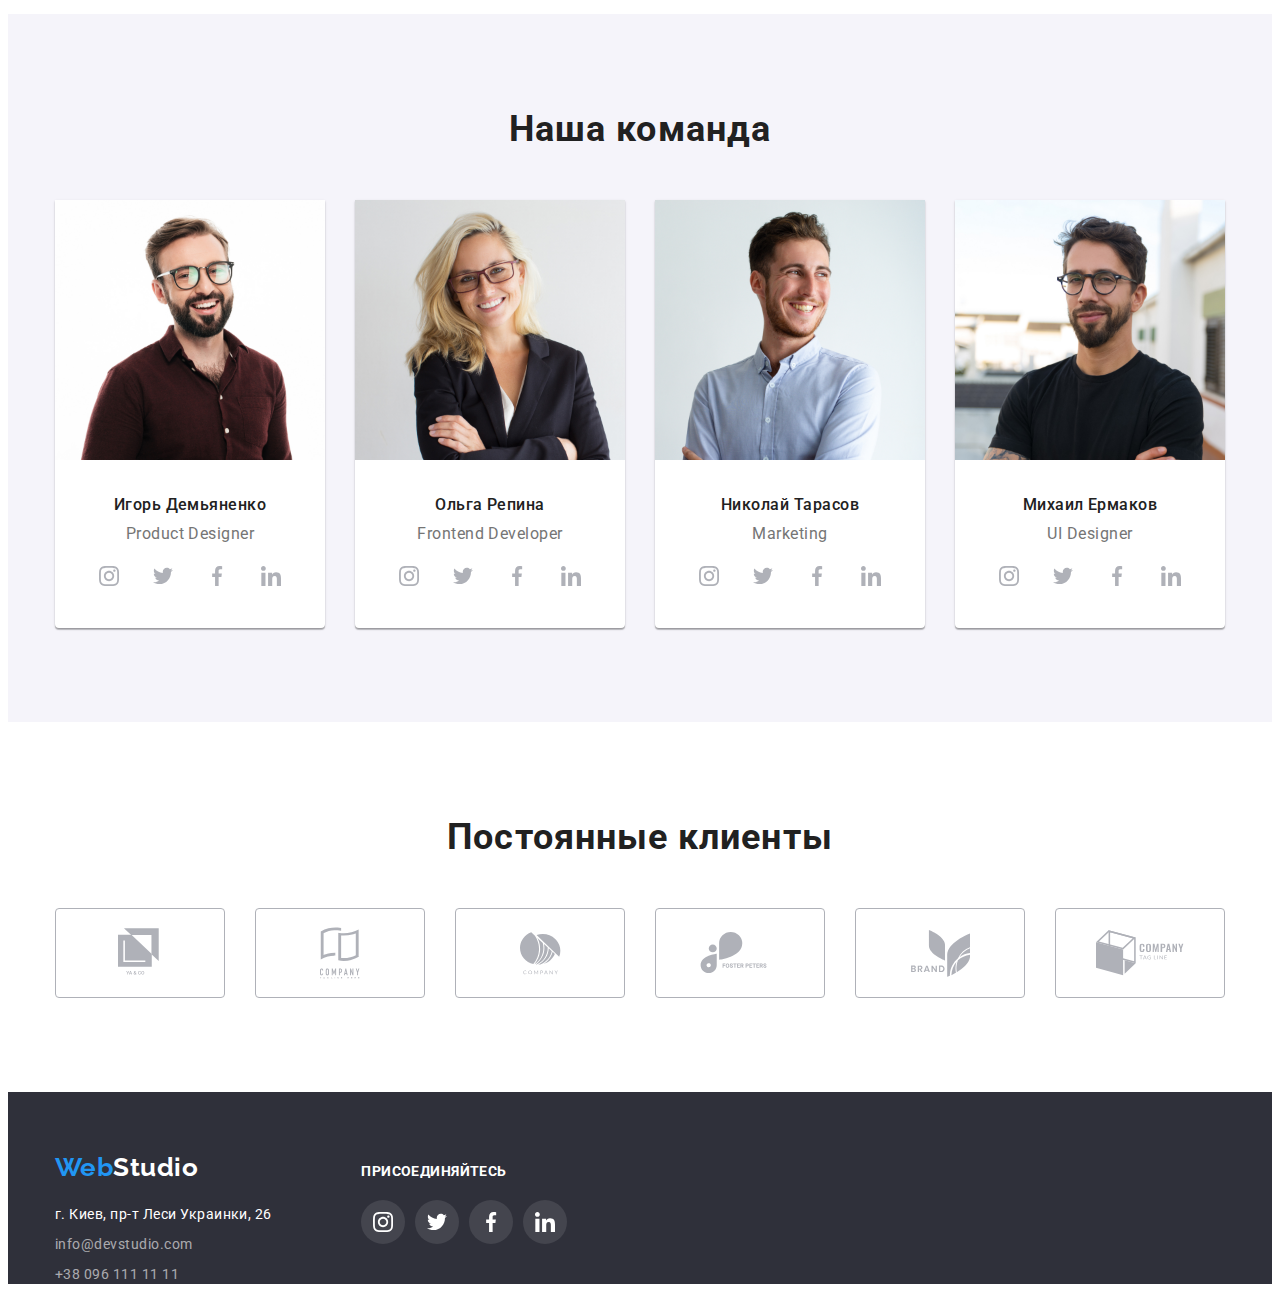
==== commit 5b9dc1fb: "добавляет анимацию всем ховерам и фокусам" ====
--- a/index.html
+++ b/index.html
@@ -67,7 +67,14 @@
         <div class="hero-bg-img">
           <div class="container">
             <h1 class="hero-title">Эффективные решения для вашего бизнеса</h1>
-            <button type="button" class="button">Заказать услугу</button>
+            <button type="button" class="button" data-modal-open>
+              Заказать услугу
+            </button>
+          </div>
+        </div>
+        <div class="backdrop is-hidden" data-modal>
+          <div class="modal">
+            <button class="close-modal" data-modal-close></button>
           </div>
         </div>
       </section>
@@ -503,5 +510,6 @@
         </div>
       </div>
     </footer>
+    <script src="./js/modal.js"></script>
   </body>
 </html>
--- a/css/styles.css
+++ b/css/styles.css
@@ -12,7 +12,7 @@
   --accent-color: #2196f3;
 
   --animation-duration: 250ms;
-  --animation-type: linear;
+  --animation-type: cubic-bezier(0.4, 0, 0.2, 1);
 }
 
 body {
@@ -187,6 +187,7 @@
   font-size: 14px;
   line-height: 1.14;
   letter-spacing: 0.02em;
+  transition: color var(--animation-duration) var(--animation-type);
 }
 
 .mail {
@@ -257,6 +258,54 @@
   letter-spacing: 0.06em;
 }
 
+.backdrop {
+  position: fixed;
+  top: 0;
+  left: 0;
+  width: 100%;
+  height: 100%;
+  background-color: rgba(0, 0, 0, 0.2);
+
+  transition: opacity var(--animation-duration) var(--animation-type);
+}
+
+.modal {
+  position: absolute;
+
+  display: flex;
+  flex-direction: column;
+  align-items: flex-end;
+  padding: 8px;
+
+  width: 528px;
+  height: 581px;
+  left: 50%;
+  top: 50%;
+  transform: translate(-50%, -50%);
+
+  background-color: #ffffff;
+  box-shadow: 0px 1px 3px rgba(0, 0, 0, 0.12), 0px 1px 1px rgba(0, 0, 0, 0.14),
+    0px 2px 1px rgba(0, 0, 0, 0.2);
+  border-radius: 4px;
+}
+
+.close-modal {
+  height: 30px;
+  width: 30px;
+  border-radius: 50%;
+  border: 1px solid rgba(0, 0, 0, 0.1);
+  background-color: #ffffff;
+  background-image: url(../images/close-button/Vector.png);
+  background-repeat: no-repeat;
+  background-position: 50% 50%;
+  color: #000000;
+}
+
+.is-hidden {
+  opacity: 0;
+  pointer-events: none;
+}
+
 /* особенности */
 .visually-hidden {
   position: absolute;
@@ -346,8 +395,6 @@
 }
 
 .overlay .text {
-  font-family: 'Roboto';
-  font-style: normal;
   font-weight: bold;
   font-size: 14px;
   line-height: 1.14;
@@ -447,6 +494,7 @@
   border-radius: 50%;
   background-color: #ffffff;
   color: #afb1b8;
+  transition: all var(--animation-duration) var(--animation-type);
 }
 
 .social-icon {
@@ -486,6 +534,7 @@
   align-items: center;
   justify-content: center;
   color: #afb1b8;
+  transition: all var(--animation-duration) var(--animation-type);
 }
 
 .icon-client {
@@ -567,6 +616,7 @@
 .footer-social .icon-link {
   background-color: rgba(255, 255, 255, 0.1);
   color: #ffffff;
+  transition: background-color var(--animation-duration) var(--animation-type);
 }
 
 .social-icon {
@@ -607,6 +657,8 @@
   border-radius: 4px;
 
   text-align: center;
+
+  transition: all var(--animation-duration) var(--animation-type);
 }
 
 .filter-items .item:not(:last-child) {
@@ -641,6 +693,40 @@
 
 .portfolio-link {
   display: block;
+  transition: box-shadow var(--animation-duration) var(--animation-type);
+}
+
+.portfolio-image {
+  position: relative;
+  overflow: hidden;
+}
+
+.text-portfolio {
+  font-weight: 400;
+  font-size: 18px;
+  line-height: 1.56;
+  letter-spacing: 0.03em;
+  color: #ffffff;
+  text-align: left;
+}
+
+.portfolio-image .overlay {
+  position: absolute;
+
+  display: flex;
+
+  width: 100%;
+  height: 294px;
+  background: rgba(33, 150, 243, 0.9);
+  padding-right: 24px;
+  padding-left: 24px;
+  transition: transform var(--animation-duration) var(--animation-type);
+  align-items: center;
+}
+
+.portfolio-link:focus .overlay,
+.portfolio-link:hover .overlay {
+  transform: translateY(-100%);
 }
 
 .portfolio-link:hover,
